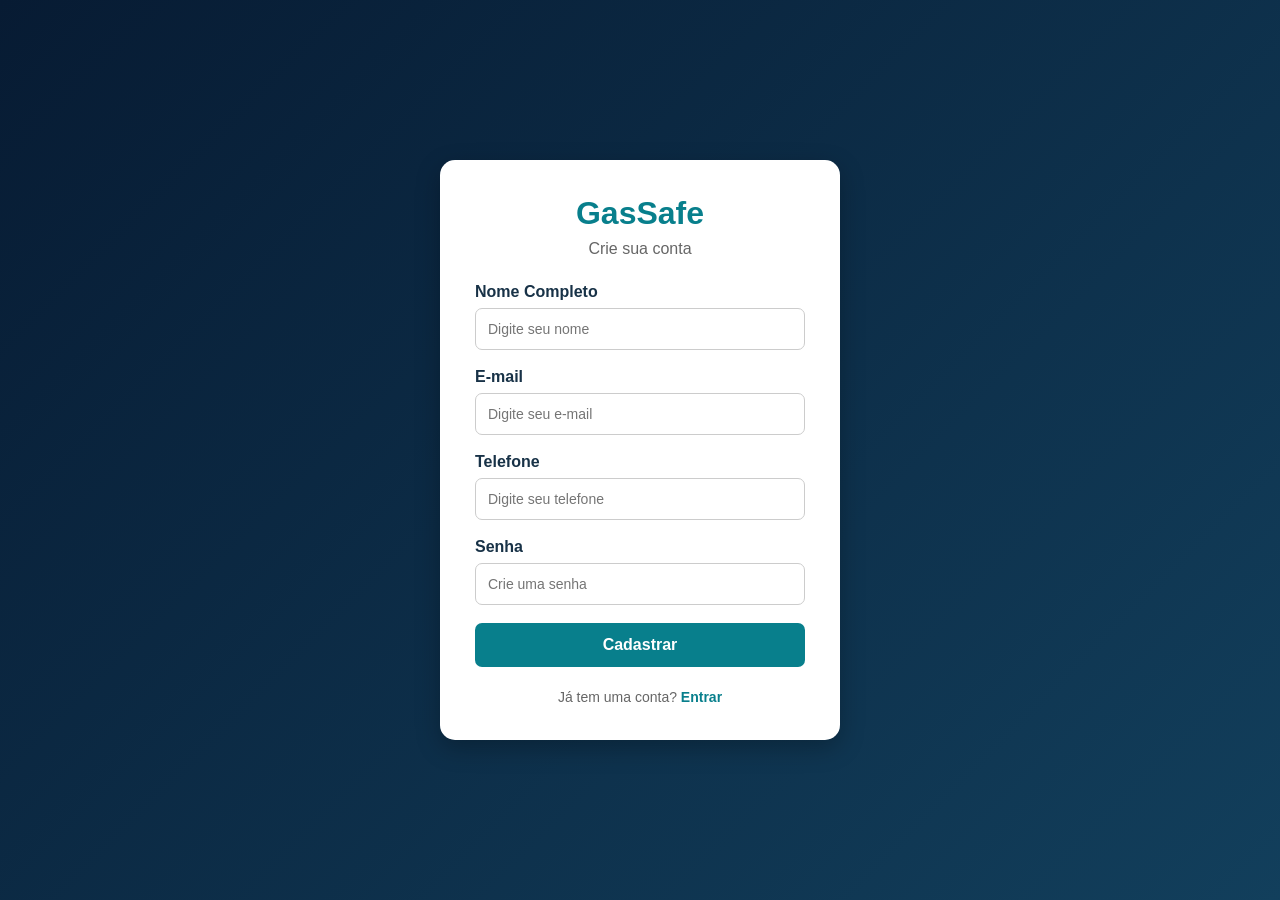
==== cadastro.html @ 33c247f4 "adicionar alteraçao" ====
<!DOCTYPE html>
<html lang="pt-br">
<head>
    <meta charset="UTF-8">
    <meta name="viewport" content="width=device-width, initial-scale=1.0">
    <title>Cadastro - GasSafe</title>

    <link rel="stylesheet" href="style.css">
</head>
<body>
    <div class="container">
        <h1>GasSafe</h1>
        <p>Crie sua conta</p>

        <form>
            <!--
             parte de criação do formulário.
             Aqui estou criando a parte de cadatro do nome
            -->
            <label for="nome">Nome Completo</label>
            <input type="text" name="nome" id="nome"
            placeholder="Digite seu nome" required
            >
            <label for="email">E-mail</label>
            <input type="email" name="email" id="email"
            placeholder="Digite seu e-mail" required
            >
            <label for="telefone">Telefone</label>
            <input type="tel" name="telefone" id="telefone"
            placeholder="Digite seu telefone"
            >
            <label for="senha">Senha</label>
            <input type="password" name="senha" id="senha"
            placeholder="Crie uma senha" 
            minlength="8" required
            >
            
            <button type="submit">Cadastrar</button>
        </form>
        
        <p class="login">
            Já tem uma conta? <a href="#">Entrar</a>
        </p>
    </div>
        <!-- 
            Aqui se finaliza a parte de cadastro        
        -->
</body>
</html>
---- style.css ----
* {
    margin: 0;
    padding: 0;
    box-sizing: border-box;
}

body {
    font-family: Arial, Helvetica, sans-serif;
    background: linear-gradient(135deg, #071b33, #123f5c);
    min-height: 100vh;
    display: flex;
    justify-content: center;
    align-items: center;
    padding: 20px;
}

.container {
    background-color: white;
    width: 100%;
    max-width: 400px;
    padding: 35px;
    border-radius: 15px;
    box-shadow: 0 8px 25px rgba(0, 0, 0, 0.25);
}

h1 {
    color: #087f8c;
    text-align: center;
    font-size: 32px;
    margin-bottom: 8px;
}

p {
    text-align: center;
    color: #666;
    margin-bottom: 25px;
}

form {
    display: flex;
    flex-direction: column;
}

label { 
    font-weight: bold;
    color: #183247;
    margin-bottom: 7px;
}

input {
    padding: 12px;
    margin-bottom: 18px;
    border: 1px solid #ccc;
    border-radius: 7px;
    font-size: 14px;
    outline: none;
}

input:focus {
    border-color: #087f8c;
    box-shadow: 0 0 4px #087f8c;
}

button {
    background-color: #087f8c;
    color: white;
    padding: 13px;
    border: none;
    border-radius: 7px;
    font-size: 16px;
    font-weight: bold;
    cursor: pointer;
    transition: 0.3s;
}

button:hover {
    background-color: #065e68;
}

.login {
    margin-top: 22px;
    margin-bottom: 0;
    font-size: 14px;
}

a {
    color: #087f8c;
    text-decoration: none;
    font-weight: bold;
}

a:hover {
    text-decoration: underline;
}
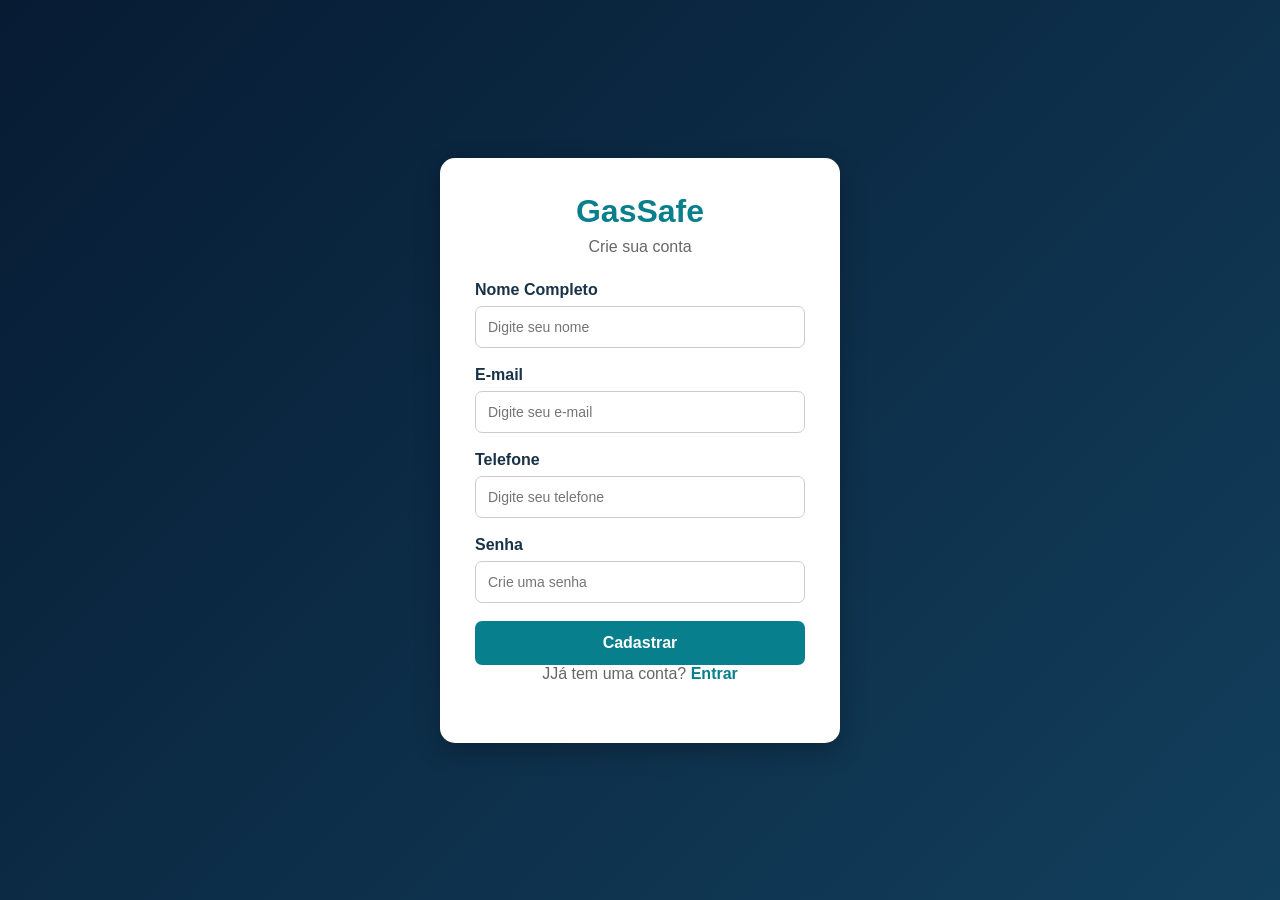
==== commit 6cc9de5c: "Salvar alteração" ====
--- a/cadastro.html
+++ b/cadastro.html
@@ -5,7 +5,7 @@
     <meta name="viewport" content="width=device-width, initial-scale=1.0">
     <title>Cadastro - GasSafe</title>
 
-    <link rel="stylesheet" href="style.css">
+   <link rel="stylesheet" href="form.css">
 </head>
 <body>
     <div class="container">
@@ -38,8 +38,8 @@
             <button type="submit">Cadastrar</button>
         </form>
         
-        <p class="login">
-            Já tem uma conta? <a href="#">Entrar</a>
+        <p class="loEntrargin">
+            JJá tem uma conta? <a href="login.html">Entrar</a>
         </p>
     </div>
         <!-- 
--- a/form.css
+++ b/form.css
@@ -0,0 +1,94 @@
+* {
+    margin: 0;
+    padding: 0;
+    box-sizing: border-box;
+}
+
+body {
+    font-family: Arial, Helvetica, sans-serif;
+    background: linear-gradient(135deg, #071b33, #123f5c);
+    min-height: 100vh;
+    display: flex;
+    justify-content: center;
+    align-items: center;
+    padding: 20px;
+}
+
+.container {
+    background-color: white;
+    width: 100%;
+    max-width: 400px;
+    padding: 35px;
+    border-radius: 15px;
+    box-shadow: 0 8px 25px rgba(0, 0, 0, 0.25);
+}
+
+h1 {
+    color: #087f8c;
+    text-align: center;
+    font-size: 32px;
+    margin-bottom: 8px;
+}
+
+p {
+    text-align: center;
+    color: #666;
+    margin-bottom: 25px;
+}
+
+form {
+    display: flex;
+    flex-direction: column;
+}
+
+label { 
+    font-weight: bold;
+    color: #183247;
+    margin-bottom: 7px;
+}
+
+input {
+    padding: 12px;
+    margin-bottom: 18px;
+    border: 1px solid #ccc;
+    border-radius: 7px;
+    font-size: 14px;
+    outline: none;
+}
+
+input:focus {
+    border-color: #087f8c;
+    box-shadow: 0 0 4px #087f8c;
+}
+
+button {
+    background-color: #087f8c;
+    color: white;
+    padding: 13px;
+    border: none;
+    border-radius: 7px;
+    font-size: 16px;
+    font-weight: bold;
+    cursor: pointer;
+    transition: 0.3s;
+}
+
+button:hover {
+    background-color: #065e68;
+}
+
+.login {
+    margin-top: 22px;
+    margin-bottom: 0;
+    font-size: 14px;
+}
+
+a {
+    color: #087f8c;
+    text-decoration: none;
+    font-weight: bold;
+}
+
+a:hover {
+    text-decoration: underline;
+}
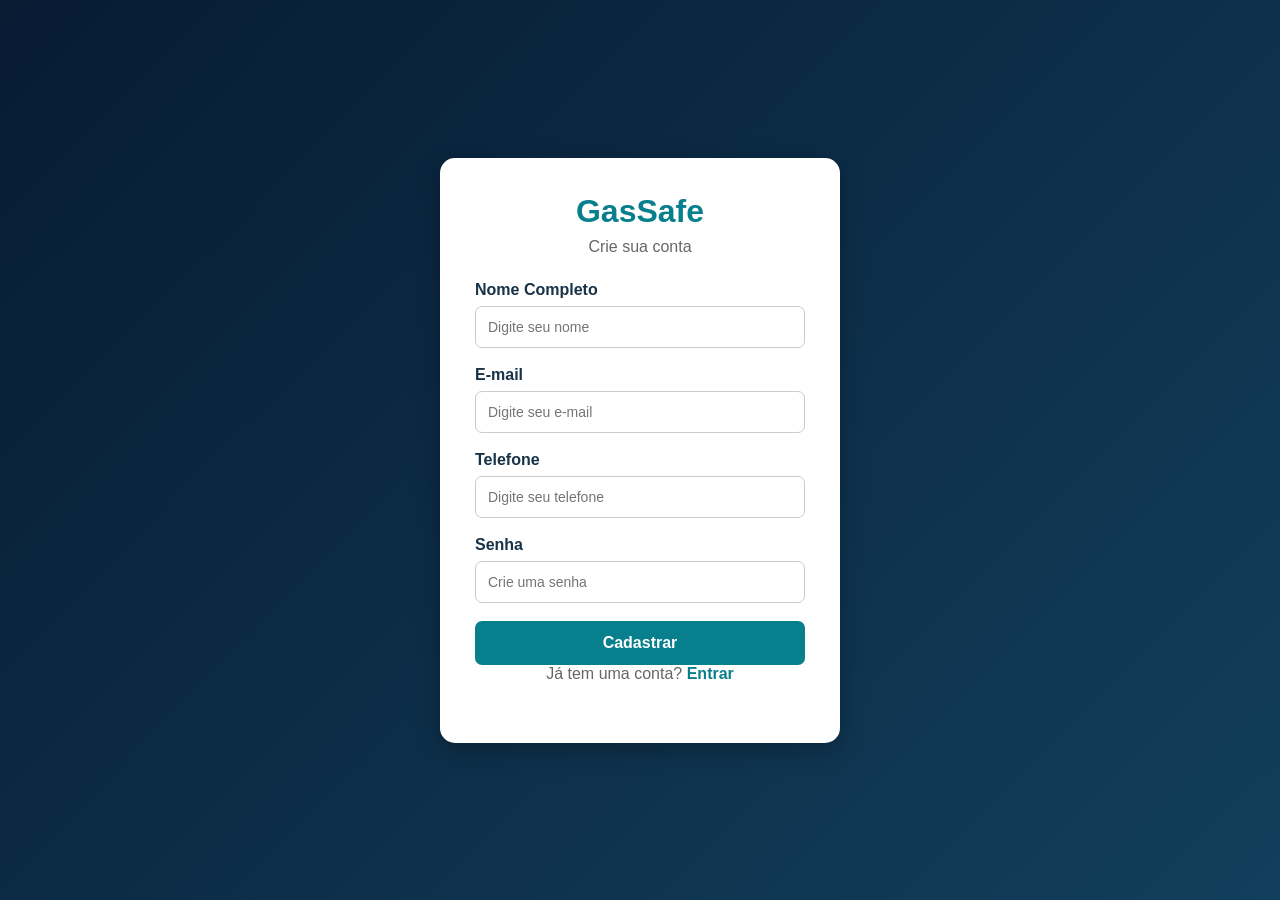
==== commit cdc781b5: "salvar" ====
--- a/cadastro.html
+++ b/cadastro.html
@@ -39,7 +39,7 @@
         </form>
         
         <p class="loEntrargin">
-            JJá tem uma conta? <a href="login.html">Entrar</a>
+            Já tem uma conta? <a href="login.html">Entrar</a>
         </p>
     </div>
         <!-- 
